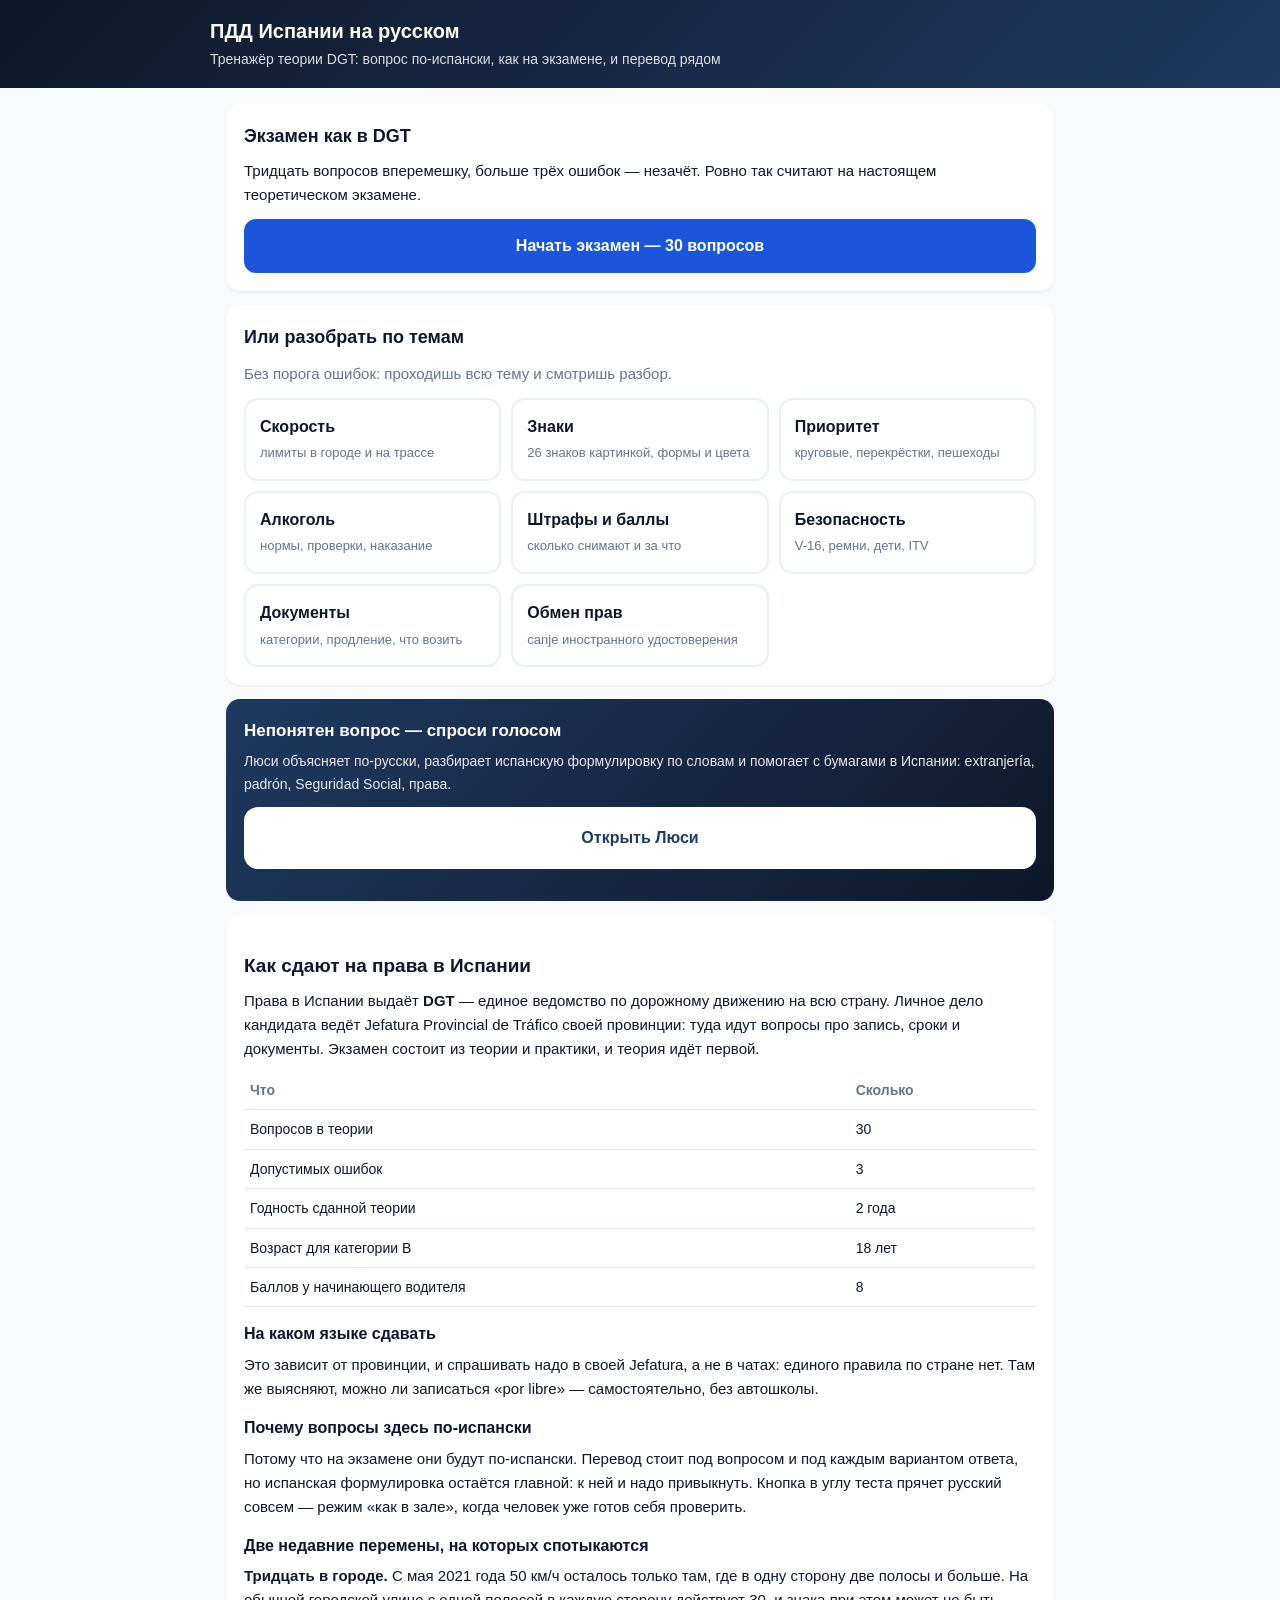
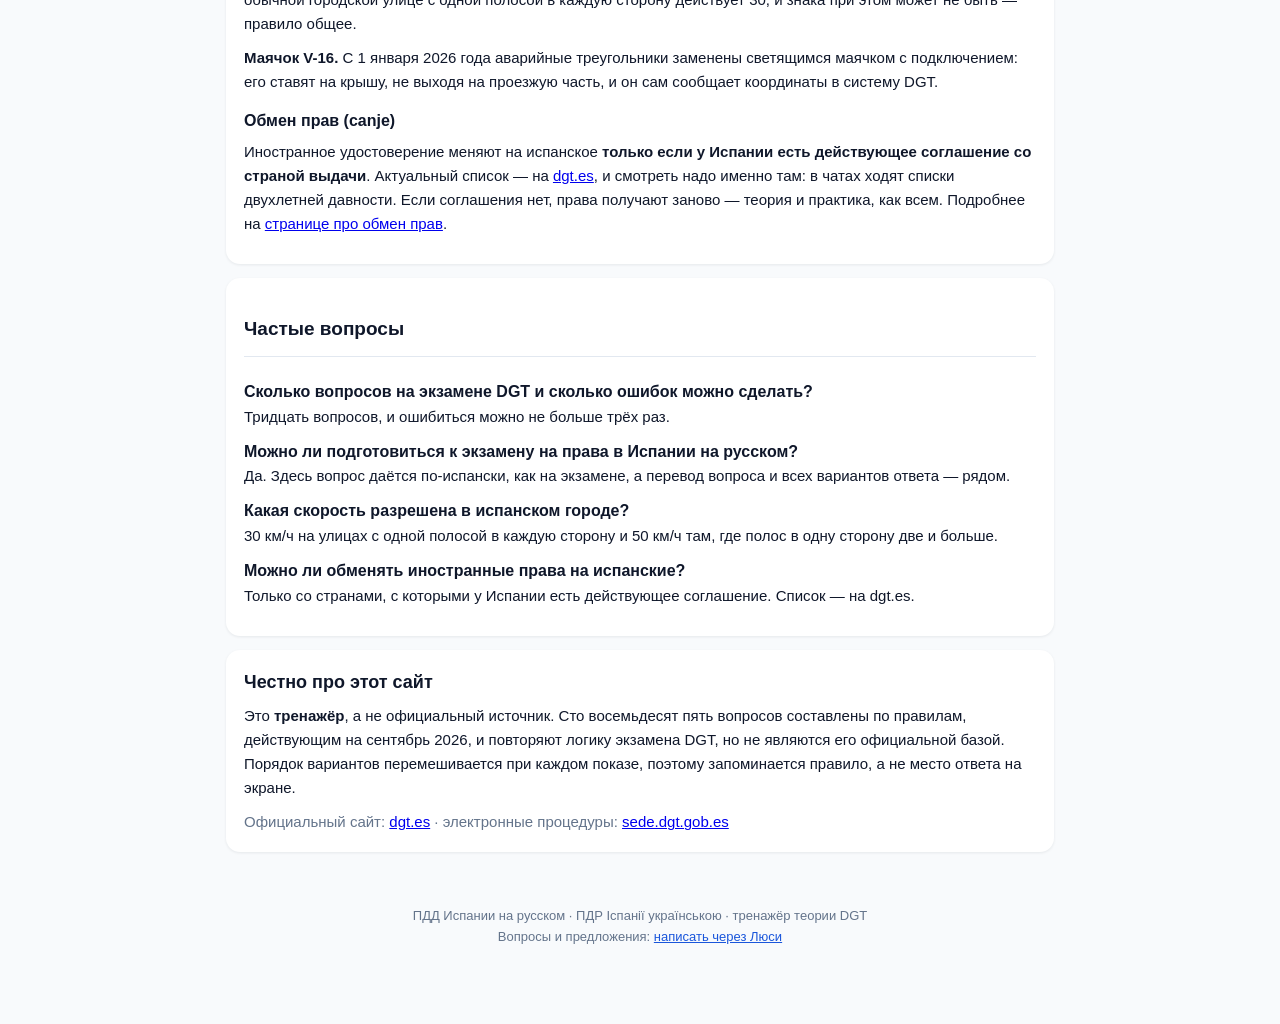
==== index.html @ 309244a5 "Знаки картинкой: 26 нарисованных знаков и вопросы к ним Тема «знаки» была самой скучной: всё словами" ====
<!DOCTYPE html>
<html lang="ru">
<head>
<meta charset="UTF-8">
<meta name="viewport" content="width=device-width, initial-scale=1.0">
<title>ПДД Испании на русском — тест DGT с переводом, знаки, правила, экзамен на права</title>
<meta name="description" content="ПДД Испании на русском языке: бесплатный тест DGT с переводом вопросов и ответов, дорожные знаки, скорость, приоритет, алкоголь, штрафы и баллы, обмен прав (canje). Подготовка к экзамену на права в Испании.">
<meta name="keywords" content="ПДД Испании, тест DGT, ПДД Испании на русском, экзамен на права в Испании, DGT test ruso, обмен прав в Испании, canje permiso, дорожные знаки Испании, ПДР Іспанії, теория на права Испания">
<meta property="og:title" content="ПДД Испании на русском — тест DGT с переводом">
<meta property="og:description" content="Бесплатный тренажёр теории DGT: вопрос по-испански, как на экзамене, и перевод на русский. 30 вопросов, 3 ошибки — как на настоящем экзамене.">
<meta property="og:type" content="website">
<meta name="theme-color" content="#0f172a">
<script async src="https://www.googletagmanager.com/gtag/js?id=G-8PW35WG9M5"></script>
<script>window.dataLayer=window.dataLayer||[];function gtag(){dataLayer.push(arguments);}gtag('js',new Date());gtag('config','G-8PW35WG9M5');</script>
<script async src="https://pagead2.googlesyndication.com/pagead/js/adsbygoogle.js?client=ca-pub-7529900678975882" crossorigin="anonymous"></script>
<link rel="canonical" href="https://braxno-dotcom.github.io/pdd-es/">
<link rel="manifest" href="manifest.json">
<link rel="apple-touch-icon" href="icono-180.png">
<link rel="icon" type="image/svg+xml" href="data:image/svg+xml,<svg xmlns='http://www.w3.org/2000/svg' viewBox='0 0 100 100'><circle cx='50' cy='50' r='48' fill='%230f172a' stroke='%231a56db' stroke-width='4'/><text x='50' y='40' text-anchor='middle' font-size='20' font-weight='bold' fill='%2360a5fa'>DGT</text><text x='50' y='62' text-anchor='middle' font-size='13' fill='white'>España</text><text x='50' y='80' text-anchor='middle' font-size='13' fill='%23f87171'>RU</text></svg>">
<link rel="stylesheet" href="estilo.css">
<script type="application/ld+json">{"@context":"https://schema.org","@type":"FAQPage","mainEntity":[{"@type":"Question","name":"Сколько вопросов на экзамене DGT в Испании?","acceptedAnswer":{"@type":"Answer","text":"Тридцать вопросов, и ошибиться можно не больше трёх раз."}},{"@type":"Question","name":"Можно ли подготовиться к экзамену на права в Испании на русском языке?","acceptedAnswer":{"@type":"Answer","text":"Да. Этот тренажёр даёт вопрос по-испански, как на экзамене, и перевод вопроса и всех вариантов ответа на русский."}},{"@type":"Question","name":"Какая скорость разрешена в испанском городе?","acceptedAnswer":{"@type":"Answer","text":"30 км/ч на улицах с одной полосой в каждую сторону и 50 км/ч там, где полос в одну сторону две и больше."}},{"@type":"Question","name":"Можно ли обменять иностранные права на испанские?","acceptedAnswer":{"@type":"Answer","text":"Только со странами, с которыми у Испании есть действующее соглашение. Список стран нужно смотреть на dgt.es."}}]}</script>
</head>
<body>

<header>
  <div class="caja">
    <h1>ПДД Испании на русском</h1>
    <p>Тренажёр теории DGT: вопрос по-испански, как на экзамене, и перевод рядом</p>
  </div>
</header>

<main>

  <div class="tarjeta">
    <h2>Экзамен как в DGT</h2>
    <p>Тридцать вопросов вперемешку, больше трёх ошибок — незачёт. Ровно так считают
    на настоящем теоретическом экзамене.</p>
    <p style="margin-top:12px"><a class="boton" href="test.html">Начать экзамен — 30 вопросов</a></p>
  </div>

  <div class="tarjeta">
    <h2>Или разобрать по темам</h2>
    <p class="nota-pie" style="margin-bottom:12px">Без порога ошибок: проходишь всю тему и смотришь разбор.</p>
    <div class="temas">
      <a class="tema" href="velocidad.html"><b>Скорость</b><span>лимиты в городе и на трассе</span></a>
      <a class="tema" href="senales.html"><b>Знаки</b><span>26 знаков картинкой, формы и цвета</span></a>
      <a class="tema" href="prioridad.html"><b>Приоритет</b><span>круговые, перекрёстки, пешеходы</span></a>
      <a class="tema" href="alcohol.html"><b>Алкоголь</b><span>нормы, проверки, наказание</span></a>
      <a class="tema" href="multas.html"><b>Штрафы и баллы</b><span>сколько снимают и за что</span></a>
      <a class="tema" href="seguridad.html"><b>Безопасность</b><span>V-16, ремни, дети, ITV</span></a>
      <a class="tema" href="documentos.html"><b>Документы</b><span>категории, продление, что возить</span></a>
      <a class="tema" href="canje.html"><b>Обмен прав</b><span>canje иностранного удостоверения</span></a>
    </div>
  </div>

  <div class="lucia">
    <h2>Непонятен вопрос — спроси голосом</h2>
    <p>Люси объясняет по-русски, разбирает испанскую формулировку по словам и помогает
    с бумагами в Испании: extranjería, padrón, Seguridad Social, права.</p>
    <a class="boton lucia" href="https://repetiteur.onrender.com/?c=es-pdd">Открыть Люси</a>
  </div>

  <div class="tarjeta articulo">
    <h2>Как сдают на права в Испании</h2>
    <p>Права в Испании выдаёт <b>DGT</b> — единое ведомство по дорожному движению на всю
    страну. Личное дело кандидата ведёт <span lang="es">Jefatura Provincial de Tráfico</span>
    своей провинции: туда идут вопросы про запись, сроки и документы. Экзамен состоит
    из теории и практики, и теория идёт первой.</p>
    <table>
      <tr><th>Что</th><th>Сколько</th></tr>
      <tr><td>Вопросов в теории</td><td>30</td></tr>
      <tr><td>Допустимых ошибок</td><td>3</td></tr>
      <tr><td>Годность сданной теории</td><td>2 года</td></tr>
      <tr><td>Возраст для категории B</td><td>18 лет</td></tr>
      <tr><td>Баллов у начинающего водителя</td><td>8</td></tr>
    </table>

    <h3>На каком языке сдавать</h3>
    <p>Это зависит от провинции, и спрашивать надо в своей
    <span lang="es">Jefatura</span>, а не в чатах: единого правила по стране нет. Там же
    выясняют, можно ли записаться <span lang="es">«por libre»</span> — самостоятельно,
    без автошколы.</p>

    <h3>Почему вопросы здесь по-испански</h3>
    <p>Потому что на экзамене они будут по-испански. Перевод стоит под вопросом и под каждым
    вариантом ответа, но испанская формулировка остаётся главной: к ней и надо привыкнуть.
    Кнопка в углу теста прячет русский совсем — режим «как в зале», когда человек уже готов
    себя проверить.</p>

    <h3>Две недавние перемены, на которых спотыкаются</h3>
    <p><b>Тридцать в городе.</b> С мая 2021 года 50 км/ч осталось только там, где в одну
    сторону две полосы и больше. На обычной городской улице с одной полосой в каждую
    сторону действует 30, и знака при этом может не быть — правило общее.</p>
    <p><b>Маячок V-16.</b> С 1 января 2026 года аварийные треугольники заменены светящимся
    маячком с подключением: его ставят на крышу, не выходя на проезжую часть, и он сам
    сообщает координаты в систему DGT.</p>

    <h3>Обмен прав (canje)</h3>
    <p>Иностранное удостоверение меняют на испанское <b>только если у Испании есть
    действующее соглашение со страной выдачи</b>. Актуальный список — на
    <a href="https://www.dgt.es" rel="nofollow">dgt.es</a>, и смотреть надо именно там:
    в чатах ходят списки двухлетней давности. Если соглашения нет, права получают заново —
    теория и практика, как всем. Подробнее на <a href="canje.html">странице про обмен прав</a>.</p>
  </div>

  <div class="tarjeta articulo">
    <h2>Частые вопросы</h2>
    <div class="faq">
      <b>Сколько вопросов на экзамене DGT и сколько ошибок можно сделать?</b>
      <p>Тридцать вопросов, и ошибиться можно не больше трёх раз.</p>
      <b>Можно ли подготовиться к экзамену на права в Испании на русском?</b>
      <p>Да. Здесь вопрос даётся по-испански, как на экзамене, а перевод вопроса и всех
      вариантов ответа — рядом.</p>
      <b>Какая скорость разрешена в испанском городе?</b>
      <p>30 км/ч на улицах с одной полосой в каждую сторону и 50 км/ч там, где полос
      в одну сторону две и больше.</p>
      <b>Можно ли обменять иностранные права на испанские?</b>
      <p>Только со странами, с которыми у Испании есть действующее соглашение. Список —
      на dgt.es.</p>
    </div>
  </div>

  <div class="tarjeta">
    <h2>Честно про этот сайт</h2>
    <p>Это <b>тренажёр</b>, а не официальный источник. Сто восемьдесят пять вопросов составлены
    по правилам, действующим на сентябрь 2026, и повторяют логику экзамена DGT, но
    не являются его официальной базой. Порядок вариантов перемешивается при каждом показе,
    поэтому запоминается правило, а не место ответа на экране.</p>
    <p class="nota-pie">Официальный сайт: <a href="https://www.dgt.es" rel="nofollow">dgt.es</a> ·
    электронные процедуры: <a href="https://sede.dgt.gob.es" rel="nofollow">sede.dgt.gob.es</a></p>
  </div>

</main>

<footer>
  ПДД Испании на русском · ПДР Іспанії українською · тренажёр теории DGT<br>
  Вопросы и предложения: <a href="https://repetiteur.onrender.com/?c=es-pdd">написать через Люси</a>
</footer>

</body>
</html>
---- estilo.css ----
/* Общий стиль сайта ПДД Испании. Тёмно-синий как у французского сайта —
   это один продукт, только другая страна. Мобильный вид главный: почти все
   заходят с телефона, поэтому карточки, а не таблицы. */
* { margin: 0; padding: 0; box-sizing: border-box; }

:root {
  --azul: #1a56db;
  --azul-osc: #1e3a5f;
  --azul-claro: #e8f0fe;
  --rojo: #dc2626;
  --verde: #16a34a;
  --naranja: #ea580c;
  --oscuro: #0f172a;
  --gris: #64748b;
  --claro: #f8fafc;
}

body {
  font-family: -apple-system, BlinkMacSystemFont, "Segoe UI", Roboto, sans-serif;
  background: var(--claro);
  color: var(--oscuro);
  line-height: 1.6;
  -webkit-text-size-adjust: 100%;
}

header {
  background: linear-gradient(135deg, var(--oscuro), var(--azul-osc));
  color: #fff;
  padding: 18px 16px;
}
header .caja { max-width: 860px; margin: 0 auto; }
header h1 { font-size: 20px; line-height: 1.3; }
header p { font-size: 14px; opacity: .85; margin-top: 4px; }
header a.inicio { color: #93c5fd; text-decoration: none; font-size: 14px; }

main { max-width: 860px; margin: 0 auto; padding: 16px; }

.tarjeta {
  background: #fff;
  border-radius: 14px;
  padding: 18px;
  margin-bottom: 14px;
  box-shadow: 0 1px 3px rgba(15, 23, 42, .08);
}
.tarjeta h2 { font-size: 18px; margin-bottom: 8px; }
.tarjeta h3 { font-size: 16px; margin: 14px 0 6px; }
.tarjeta p, .tarjeta li { font-size: 15px; }
.tarjeta ul { padding-left: 20px; margin: 8px 0; }

.temas { display: grid; grid-template-columns: repeat(auto-fit, minmax(200px, 1fr)); gap: 10px; }
.tema {
  display: block;
  background: #fff;
  border: 2px solid var(--azul-claro);
  border-radius: 14px;
  padding: 14px;
  text-decoration: none;
  color: var(--oscuro);
}
.tema:active { border-color: var(--azul); }
.tema b { display: block; font-size: 16px; }
.tema span { font-size: 13px; color: var(--gris); }

.boton {
  display: inline-block;
  background: var(--azul);
  color: #fff;
  border: none;
  border-radius: 12px;
  padding: 14px 22px;
  font-size: 16px;
  font-weight: 600;
  text-decoration: none;
  cursor: pointer;
  width: 100%;
  text-align: center;
}
.boton.secundario { background: #fff; color: var(--azul); border: 2px solid var(--azul); }
.boton + .boton { margin-top: 10px; }

/* --- тест --- */
.barra { height: 8px; background: var(--azul-claro); border-radius: 4px; overflow: hidden; margin-bottom: 14px; }
.barra div { height: 100%; background: var(--azul); width: 0; transition: width .25s; }

.marcador { display: flex; justify-content: space-between; font-size: 14px; color: var(--gris); margin-bottom: 10px; }
.marcador b { color: var(--oscuro); }

.pregunta-es { font-size: 18px; font-weight: 600; margin-bottom: 4px; }
.pregunta-ru { font-size: 15px; color: var(--gris); margin-bottom: 14px; }

.opcion {
  display: block;
  width: 100%;
  text-align: left;
  background: #fff;
  border: 2px solid #e2e8f0;
  border-radius: 12px;
  padding: 14px;
  margin-bottom: 10px;
  font-size: 16px;
  cursor: pointer;
  font-family: inherit;
  color: var(--oscuro);
}
.opcion:disabled { cursor: default; }
.opcion.bien { border-color: var(--verde); background: #f0fdf4; }
.opcion.mal { border-color: var(--rojo); background: #fef2f2; }

.aviso { font-size: 14px; padding: 12px; border-radius: 10px; margin-bottom: 12px; }
.aviso.bien { background: #f0fdf4; color: #166534; }
.aviso.mal { background: #fef2f2; color: #991b1b; }

.resultado { text-align: center; }
.resultado .nota { font-size: 44px; font-weight: 700; margin: 8px 0; }
.resultado .aprobado { color: var(--verde); }
.resultado .suspenso { color: var(--rojo); }

.fallo { border-left: 4px solid var(--rojo); padding: 10px 12px; margin-bottom: 10px; background: #fff; border-radius: 0 10px 10px 0; text-align: left; }
.fallo .es { font-weight: 600; font-size: 15px; }
.fallo .ru { font-size: 14px; color: var(--gris); }
.fallo .ok { font-size: 14px; color: var(--verde); margin-top: 4px; }

.lucia {
  background: linear-gradient(135deg, #1e3a5f, #0f172a);
  color: #fff;
  border-radius: 14px;
  padding: 18px;
  margin-bottom: 14px;
}
.lucia h2 { font-size: 17px; margin-bottom: 6px; }
.lucia p { font-size: 14px; opacity: .9; margin-bottom: 12px; }
.lucia a { background: #fff; color: var(--azul-osc); }

footer { text-align: center; padding: 24px 16px; color: var(--gris); font-size: 13px; }
footer a { color: var(--azul); }

.nota-pie { font-size: 13px; color: var(--gris); margin-top: 10px; }

/* --- перевод вариантов и кнопка-переключатель --- */
/* ⚠️ Перевод по умолчанию виден: сайт для тех, кто испанского ещё не знает.
   Класс sin-ru на body прячет русский — режим «как в зале экзамена». */
.opcion .es { display: block; }
.opcion .ru { display: block; font-size: 14px; color: var(--gris); margin-top: 2px; }
body.sin-ru .opcion .ru,
body.sin-ru .pregunta-ru { display: none; }

.traducir {
  position: fixed;
  right: 12px;
  bottom: 12px;
  z-index: 50;
  background: var(--oscuro);
  color: #fff;
  border: none;
  border-radius: 999px;
  padding: 12px 18px;
  font-size: 14px;
  font-weight: 600;
  font-family: inherit;
  box-shadow: 0 4px 14px rgba(15, 23, 42, .3);
  cursor: pointer;
}
body.sin-ru .traducir { background: var(--azul); }

.fallo .por { font-size: 14px; color: var(--oscuro); margin-top: 6px; }
.aviso b { font-weight: 700; }

/* Хвост страницы не должен прятаться под плавающей кнопкой. */
footer { padding-bottom: 76px; }

/* --- длинные текстовые блоки для поиска --- */
.articulo h2 { font-size: 19px; margin: 18px 0 8px; }
.articulo h3 { font-size: 16px; margin: 14px 0 6px; }
.articulo p { margin-bottom: 10px; }
.articulo table { width: 100%; border-collapse: collapse; margin: 10px 0; font-size: 14px; }
.articulo td, .articulo th { border-bottom: 1px solid #e2e8f0; padding: 8px 6px; text-align: left; }
.articulo th { color: var(--gris); font-weight: 600; }
.faq { border-top: 1px solid #e2e8f0; padding-top: 12px; margin-top: 12px; }
.faq b { display: block; margin-top: 10px; }

/* --- знак над вопросом --- */
/* Знак — главное в вопросе, поэтому он крупный и по центру. На телефоне
   120 пикселей читаются так же, как настоящий знак на подъезде: по форме и цвету. */
.senal { text-align: center; margin: 0 0 14px; }
.senal svg { width: 120px; height: 120px; }
.senal-min { float: left; margin: 0 10px 6px 0; }
.senal-min svg { width: 52px; height: 52px; }
.fallo { overflow: hidden; }
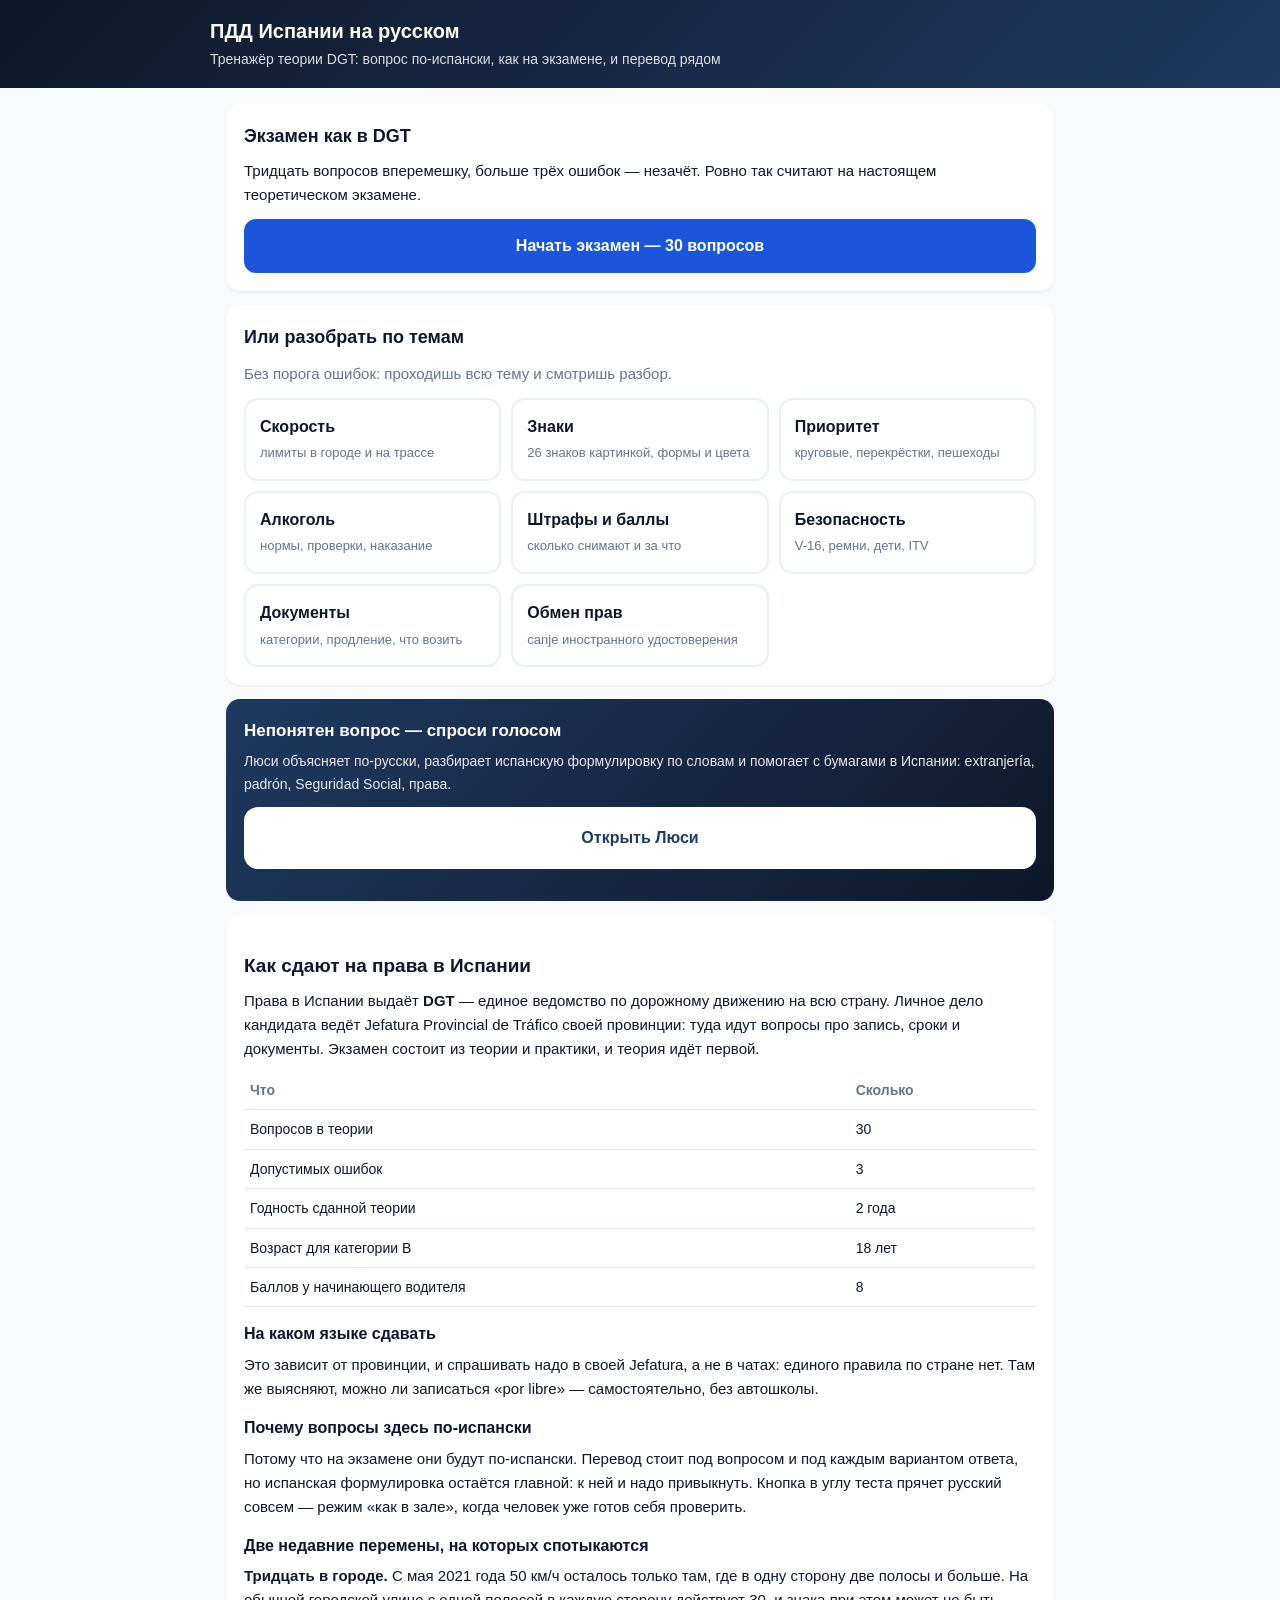
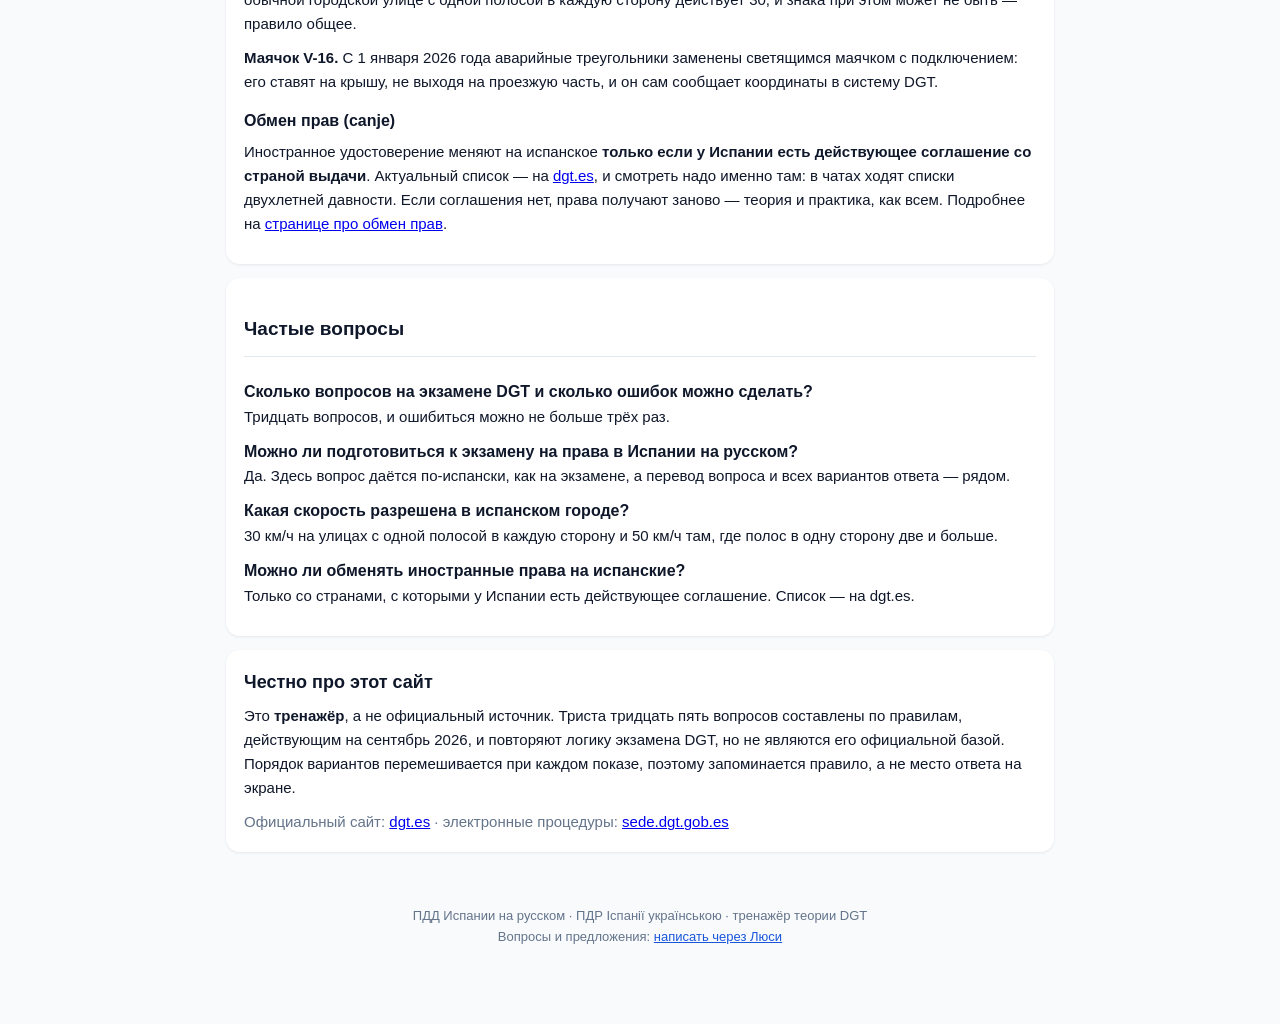
==== commit 23f36f39: "Банк собирается из таблиц правил: 197 → 335 вопросов Дорога к тысяче. Писать восемьсот вопросов подр" ====
--- a/index.html
+++ b/index.html
@@ -3,6 +3,9 @@
 <head>
 <meta charset="UTF-8">
 <meta name="viewport" content="width=device-width, initial-scale=1.0">
+<meta http-equiv="Cache-Control" content="no-cache, no-store, must-revalidate">
+<meta http-equiv="Pragma" content="no-cache">
+<meta http-equiv="Expires" content="0">
 <title>ПДД Испании на русском — тест DGT с переводом, знаки, правила, экзамен на права</title>
 <meta name="description" content="ПДД Испании на русском языке: бесплатный тест DGT с переводом вопросов и ответов, дорожные знаки, скорость, приоритет, алкоголь, штрафы и баллы, обмен прав (canje). Подготовка к экзамену на права в Испании.">
 <meta name="keywords" content="ПДД Испании, тест DGT, ПДД Испании на русском, экзамен на права в Испании, DGT test ruso, обмен прав в Испании, canje permiso, дорожные знаки Испании, ПДР Іспанії, теория на права Испания">
@@ -17,7 +20,7 @@
 <link rel="manifest" href="manifest.json">
 <link rel="apple-touch-icon" href="icono-180.png">
 <link rel="icon" type="image/svg+xml" href="data:image/svg+xml,<svg xmlns='http://www.w3.org/2000/svg' viewBox='0 0 100 100'><circle cx='50' cy='50' r='48' fill='%230f172a' stroke='%231a56db' stroke-width='4'/><text x='50' y='40' text-anchor='middle' font-size='20' font-weight='bold' fill='%2360a5fa'>DGT</text><text x='50' y='62' text-anchor='middle' font-size='13' fill='white'>España</text><text x='50' y='80' text-anchor='middle' font-size='13' fill='%23f87171'>RU</text></svg>">
-<link rel="stylesheet" href="estilo.css">
+<link rel="stylesheet" href="estilo.css?v=20260916c">
 <script type="application/ld+json">{"@context":"https://schema.org","@type":"FAQPage","mainEntity":[{"@type":"Question","name":"Сколько вопросов на экзамене DGT в Испании?","acceptedAnswer":{"@type":"Answer","text":"Тридцать вопросов, и ошибиться можно не больше трёх раз."}},{"@type":"Question","name":"Можно ли подготовиться к экзамену на права в Испании на русском языке?","acceptedAnswer":{"@type":"Answer","text":"Да. Этот тренажёр даёт вопрос по-испански, как на экзамене, и перевод вопроса и всех вариантов ответа на русский."}},{"@type":"Question","name":"Какая скорость разрешена в испанском городе?","acceptedAnswer":{"@type":"Answer","text":"30 км/ч на улицах с одной полосой в каждую сторону и 50 км/ч там, где полос в одну сторону две и больше."}},{"@type":"Question","name":"Можно ли обменять иностранные права на испанские?","acceptedAnswer":{"@type":"Answer","text":"Только со странами, с которыми у Испании есть действующее соглашение. Список стран нужно смотреть на dgt.es."}}]}</script>
 </head>
 <body>
@@ -122,7 +125,7 @@
 
   <div class="tarjeta">
     <h2>Честно про этот сайт</h2>
-    <p>Это <b>тренажёр</b>, а не официальный источник. Сто восемьдесят пять вопросов составлены
+    <p>Это <b>тренажёр</b>, а не официальный источник. Триста тридцать пять вопросов составлены
     по правилам, действующим на сентябрь 2026, и повторяют логику экзамена DGT, но
     не являются его официальной базой. Порядок вариантов перемешивается при каждом показе,
     поэтому запоминается правило, а не место ответа на экране.</p>
--- a/estilo.css
+++ b/estilo.css
@@ -186,3 +186,22 @@
 .senal-min { float: left; margin: 0 10px 6px 0; }
 .senal-min svg { width: 52px; height: 52px; }
 .fallo { overflow: hidden; }
+
+/* --- вариант ответа: буква слева, перевод в скобках рядом (как у французского сайта) --- */
+.opcion { display: flex; align-items: flex-start; gap: 10px; }
+.opcion .letra {
+  flex: 0 0 26px;
+  height: 26px;
+  border-radius: 50%;
+  background: var(--azul-claro);
+  color: var(--azul);
+  font-weight: 700;
+  font-size: 14px;
+  line-height: 26px;
+  text-align: center;
+}
+.opcion .texto { flex: 1; }
+.opcion .es { display: inline; }
+.opcion .ru { display: inline; font-size: 14px; color: var(--gris); margin-top: 0; }
+.opcion.bien .letra { background: #dcfce7; color: var(--verde); }
+.opcion.mal .letra { background: #fee2e2; color: var(--rojo); }
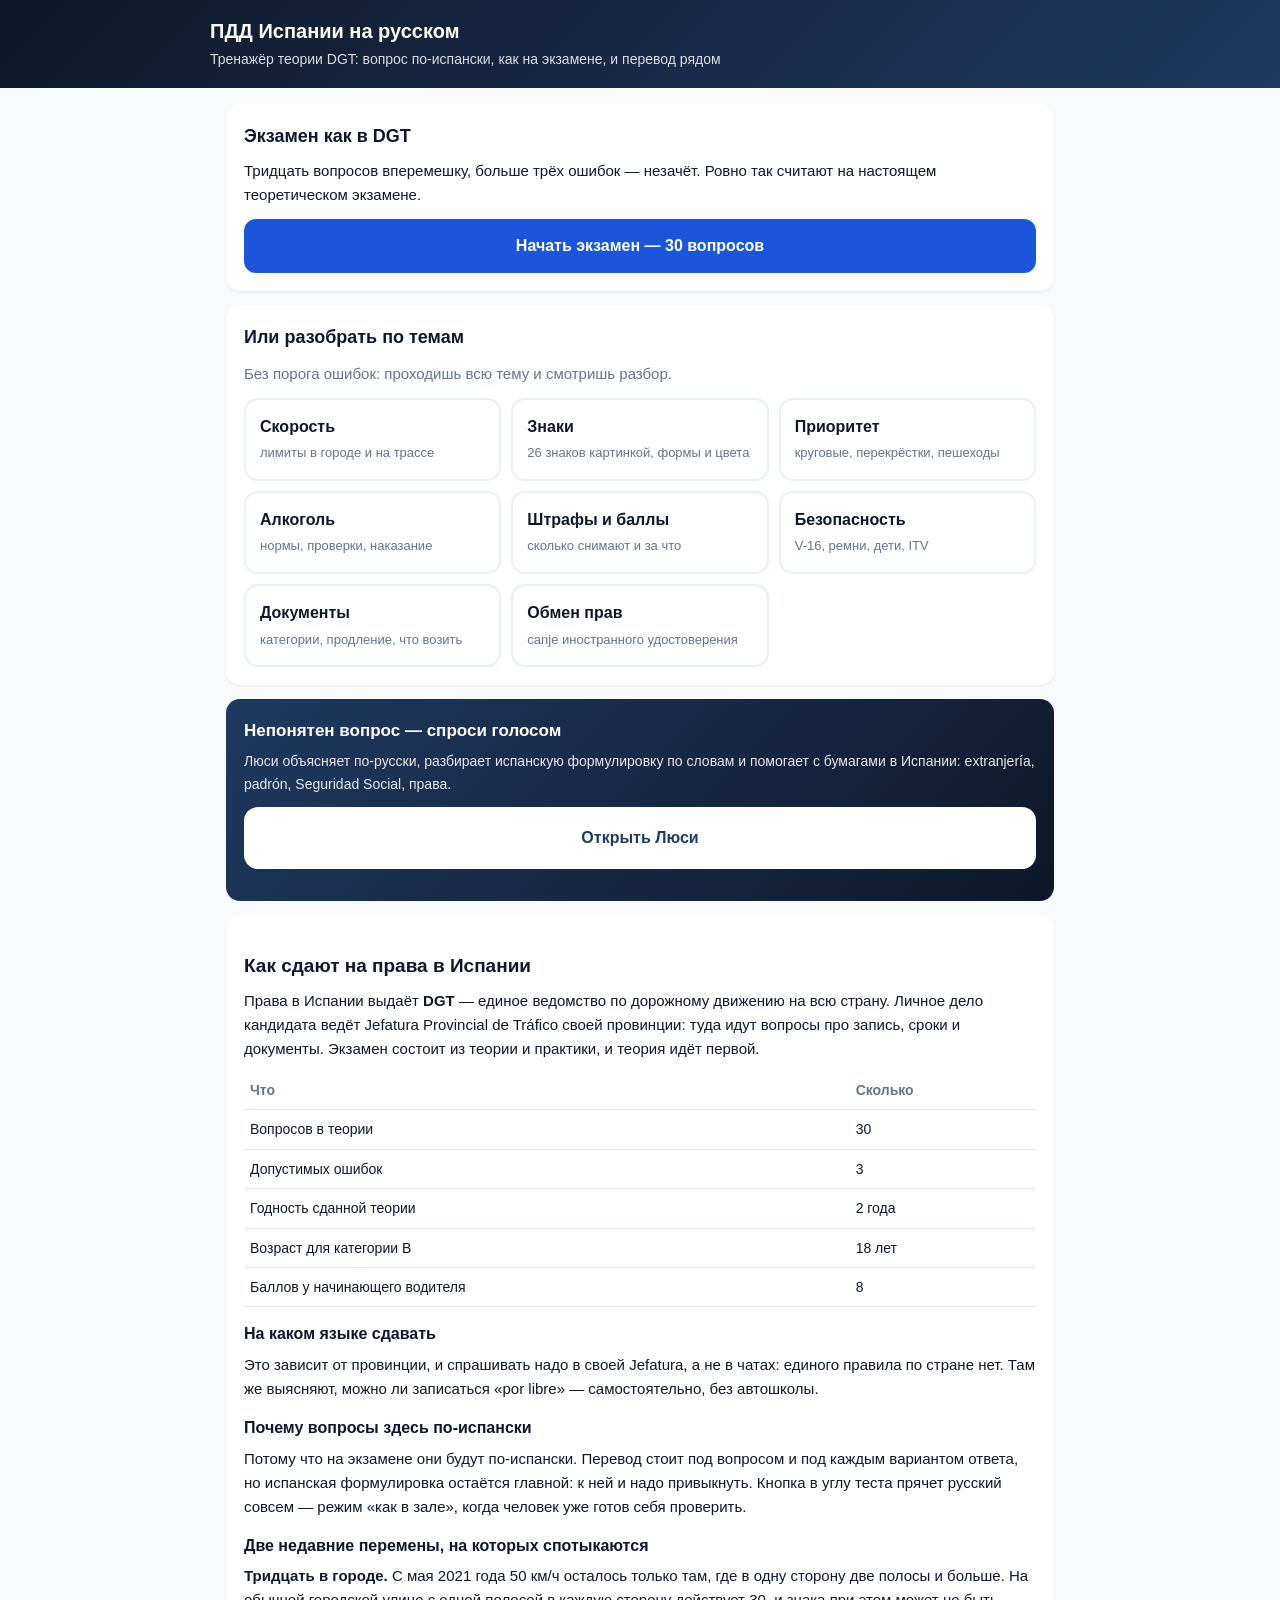
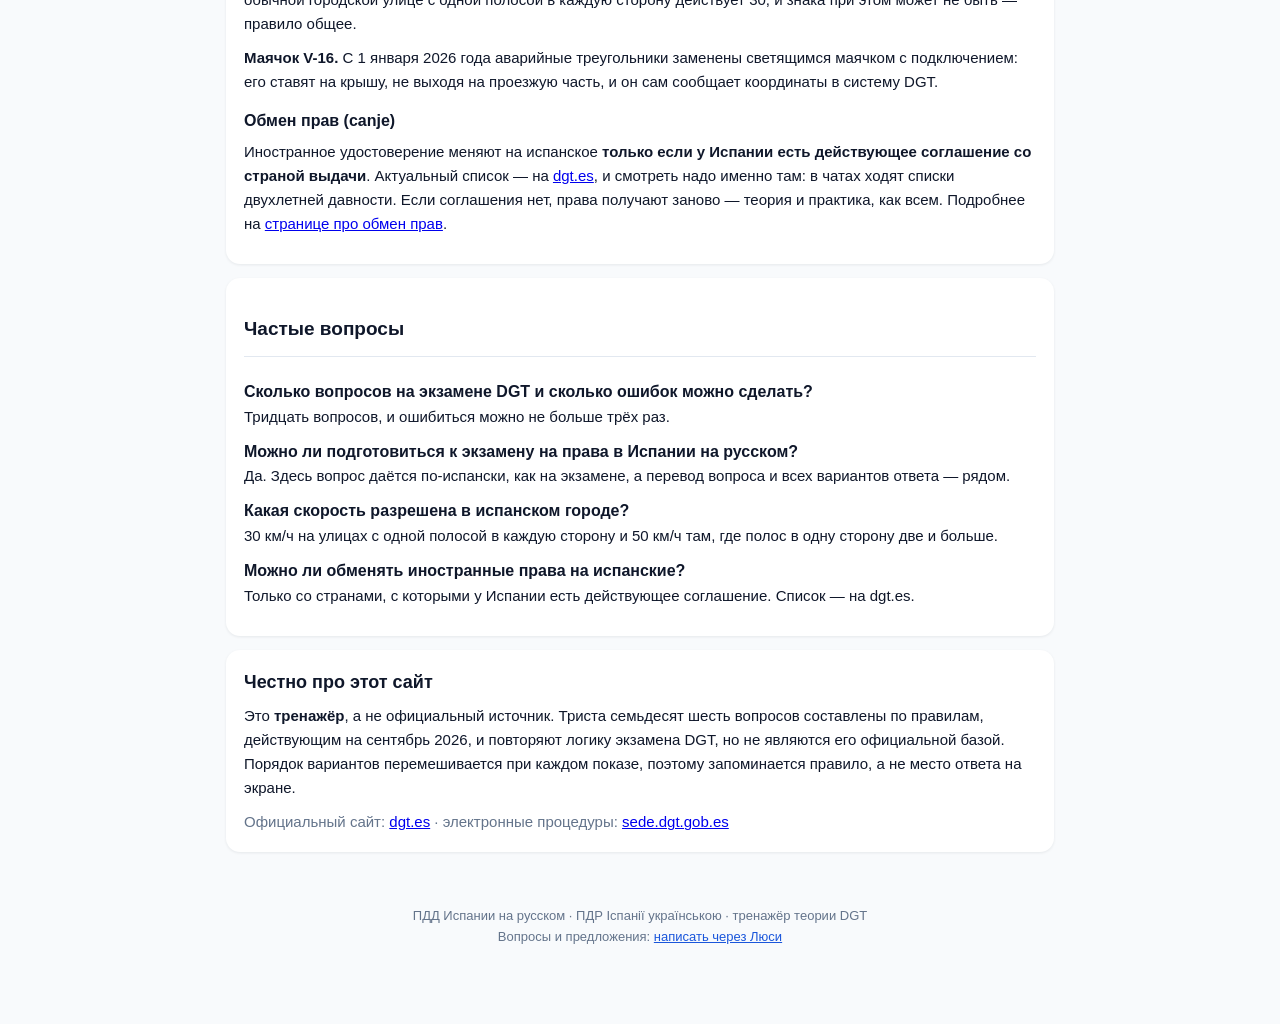
==== commit 6396e8dd: "Ещё шесть таблиц правил: банк 335 → 376 Продолжение дороги к тысяче. Новые таблицы: - реакция и путь" ====
--- a/index.html
+++ b/index.html
@@ -125,7 +125,7 @@
 
   <div class="tarjeta">
     <h2>Честно про этот сайт</h2>
-    <p>Это <b>тренажёр</b>, а не официальный источник. Триста тридцать пять вопросов составлены
+    <p>Это <b>тренажёр</b>, а не официальный источник. Триста семьдесят шесть вопросов составлены
     по правилам, действующим на сентябрь 2026, и повторяют логику экзамена DGT, но
     не являются его официальной базой. Порядок вариантов перемешивается при каждом показе,
     поэтому запоминается правило, а не место ответа на экране.</p>
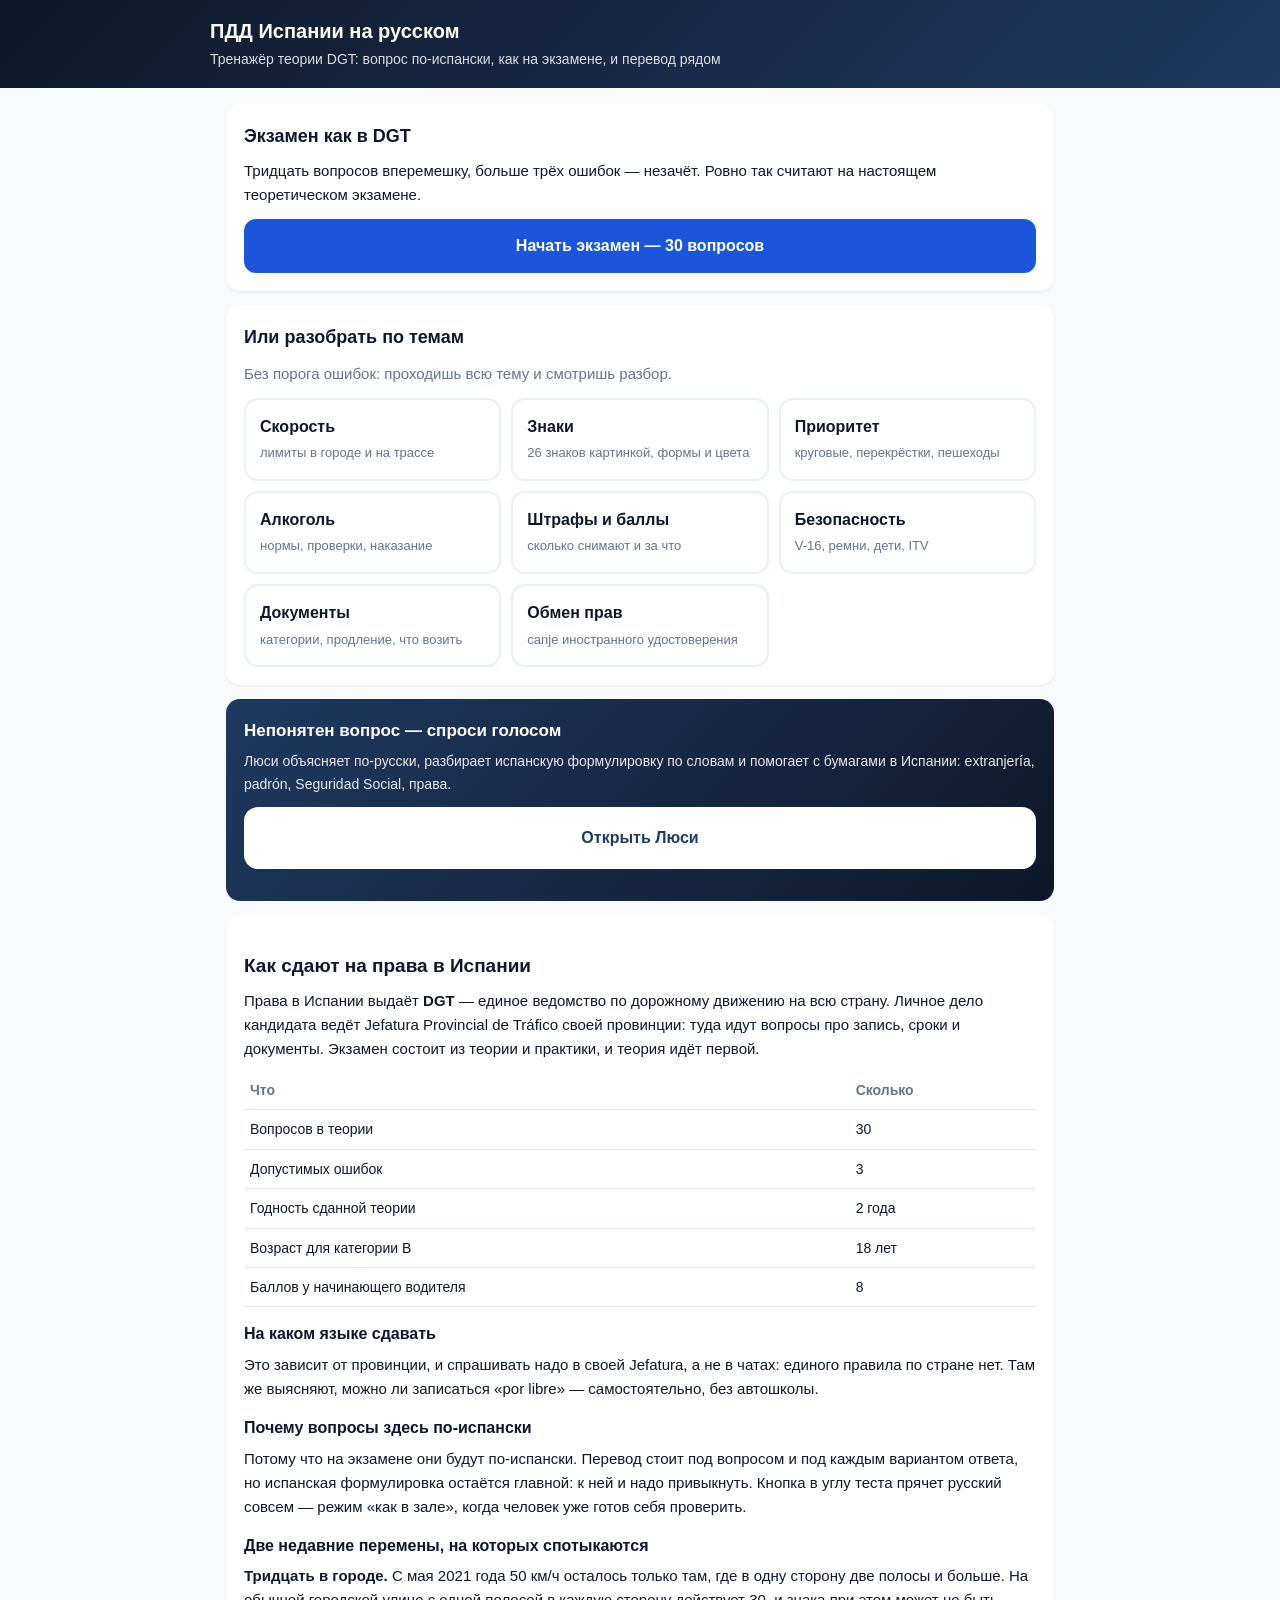
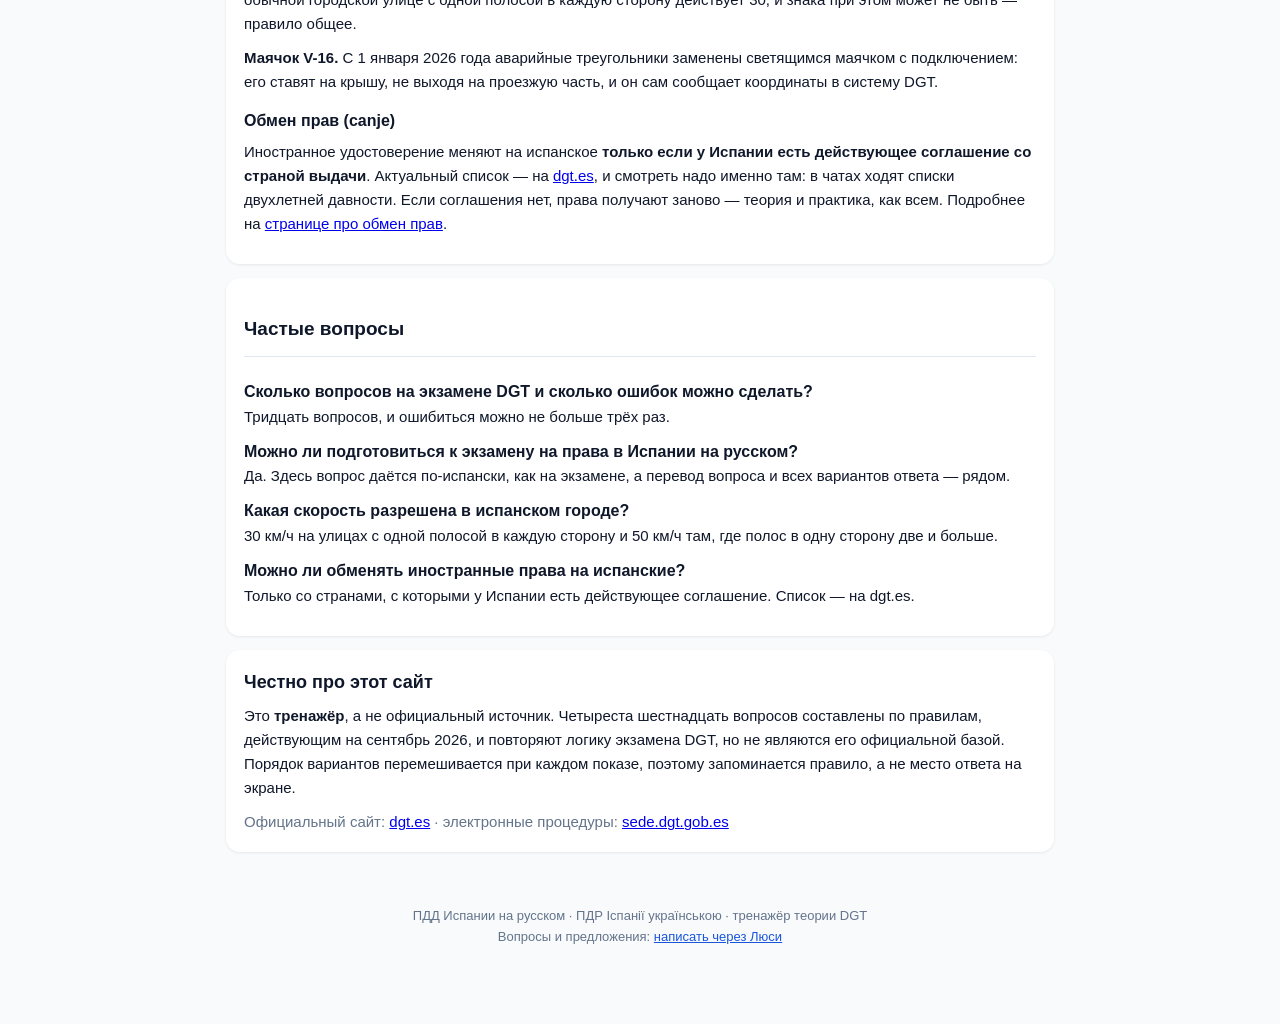
==== commit aac8c326: "Вторая волна таблиц: банк 376 → 416 Добавлено: - приоритет, двенадцать ситуаций по две формулировки:" ====
--- a/index.html
+++ b/index.html
@@ -125,7 +125,7 @@
 
   <div class="tarjeta">
     <h2>Честно про этот сайт</h2>
-    <p>Это <b>тренажёр</b>, а не официальный источник. Триста семьдесят шесть вопросов составлены
+    <p>Это <b>тренажёр</b>, а не официальный источник. Четыреста шестнадцать вопросов составлены
     по правилам, действующим на сентябрь 2026, и повторяют логику экзамена DGT, но
     не являются его официальной базой. Порядок вариантов перемешивается при каждом показе,
     поэтому запоминается правило, а не место ответа на экране.</p>
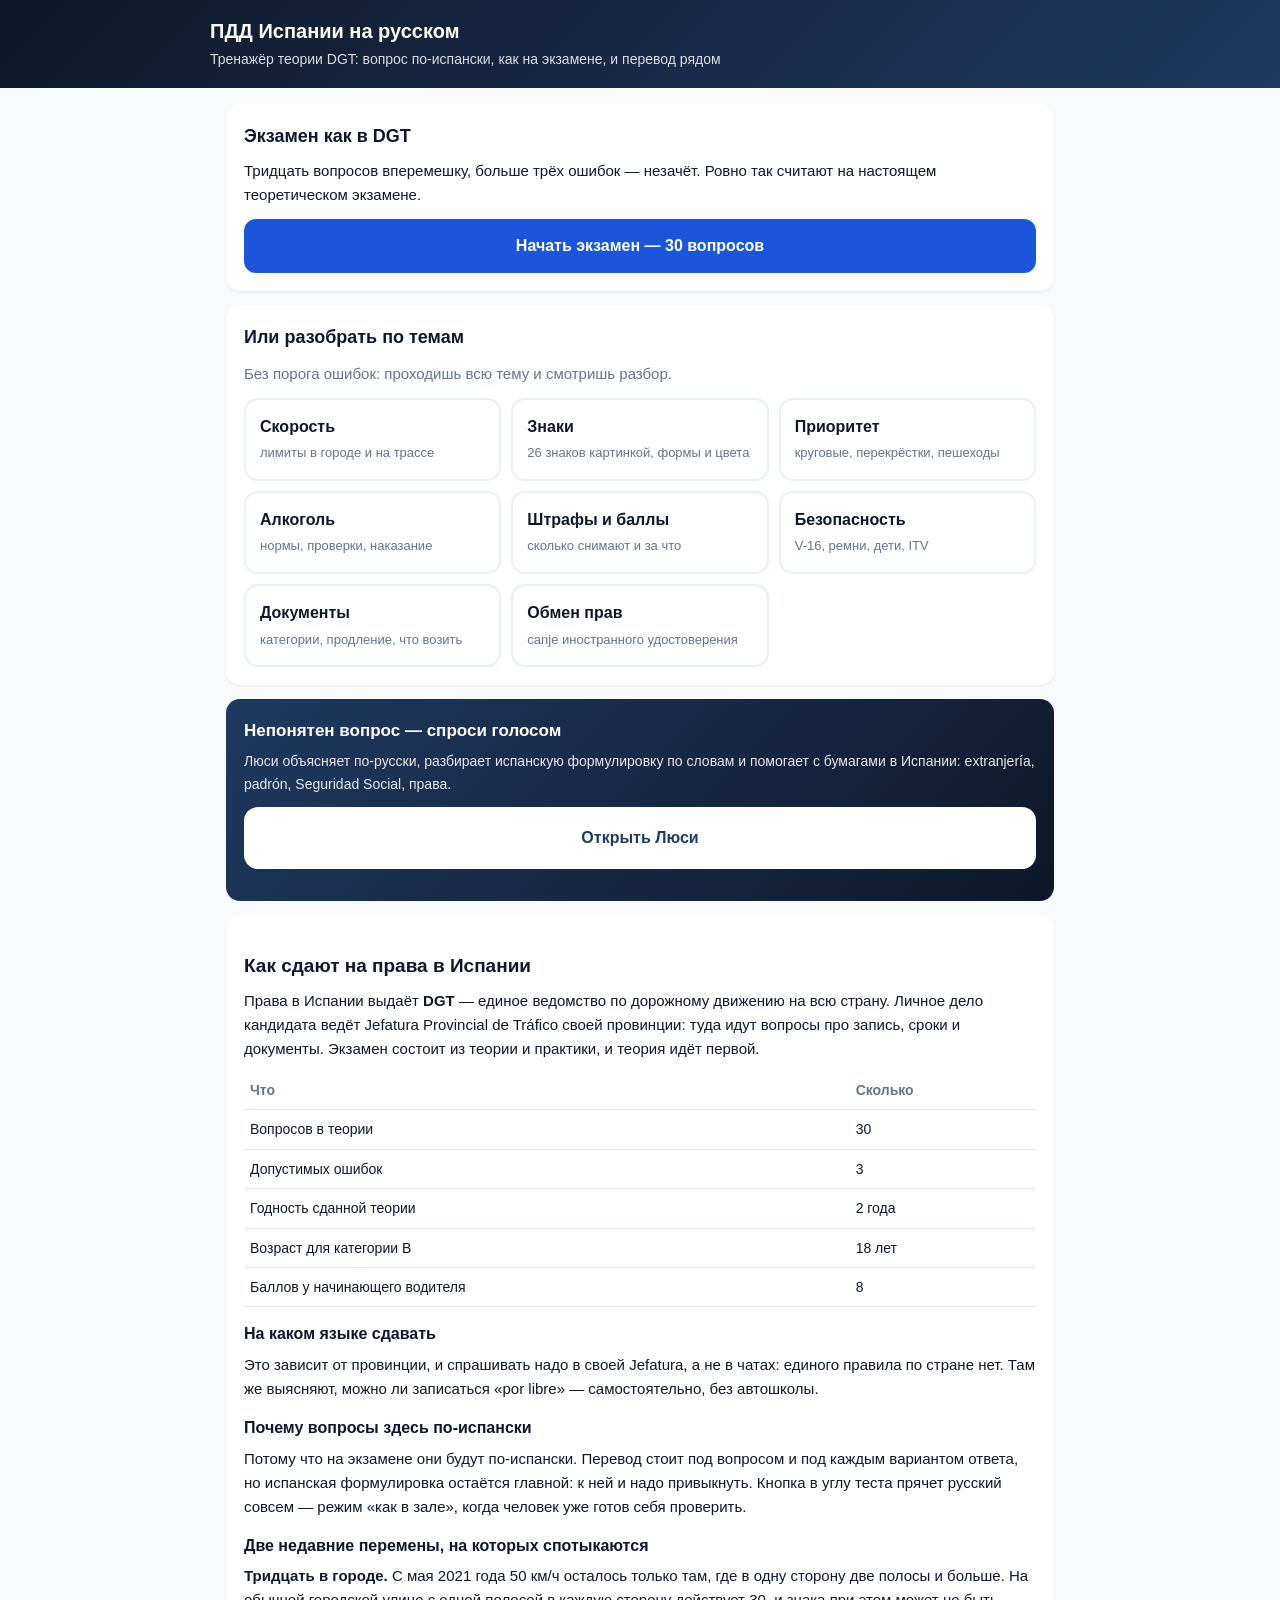
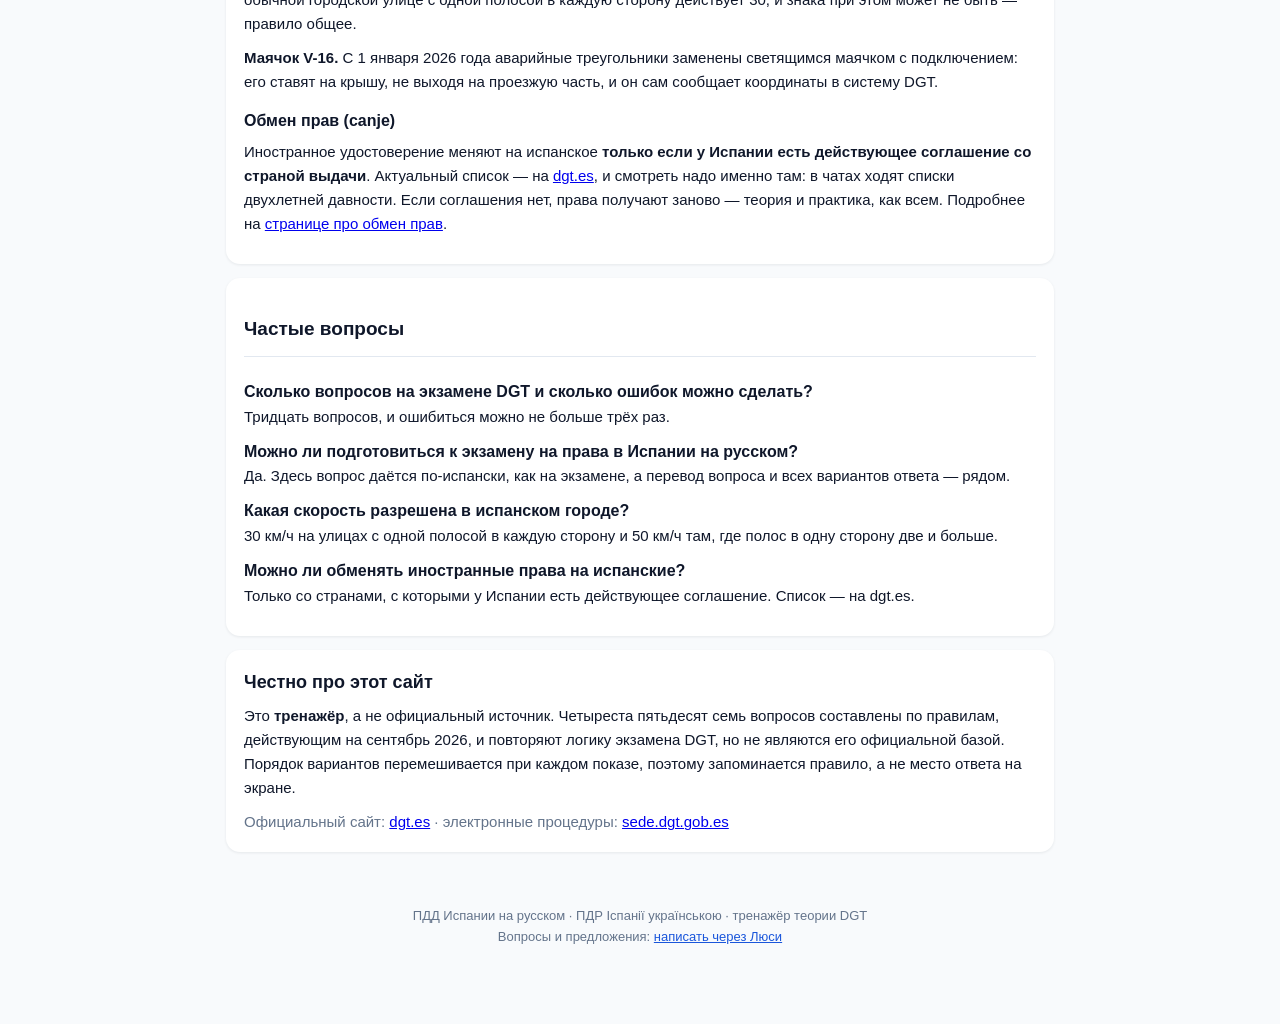
==== commit 4903e64d: "Третья волна таблиц: банк 416 → 457 Добавлено: - где нельзя стоять: зебра, велодорожка, тротуар, ост" ====
--- a/index.html
+++ b/index.html
@@ -125,7 +125,7 @@
 
   <div class="tarjeta">
     <h2>Честно про этот сайт</h2>
-    <p>Это <b>тренажёр</b>, а не официальный источник. Четыреста шестнадцать вопросов составлены
+    <p>Это <b>тренажёр</b>, а не официальный источник. Четыреста пятьдесят семь вопросов составлены
     по правилам, действующим на сентябрь 2026, и повторяют логику экзамена DGT, но
     не являются его официальной базой. Порядок вариантов перемешивается при каждом показе,
     поэтому запоминается правило, а не место ответа на экране.</p>
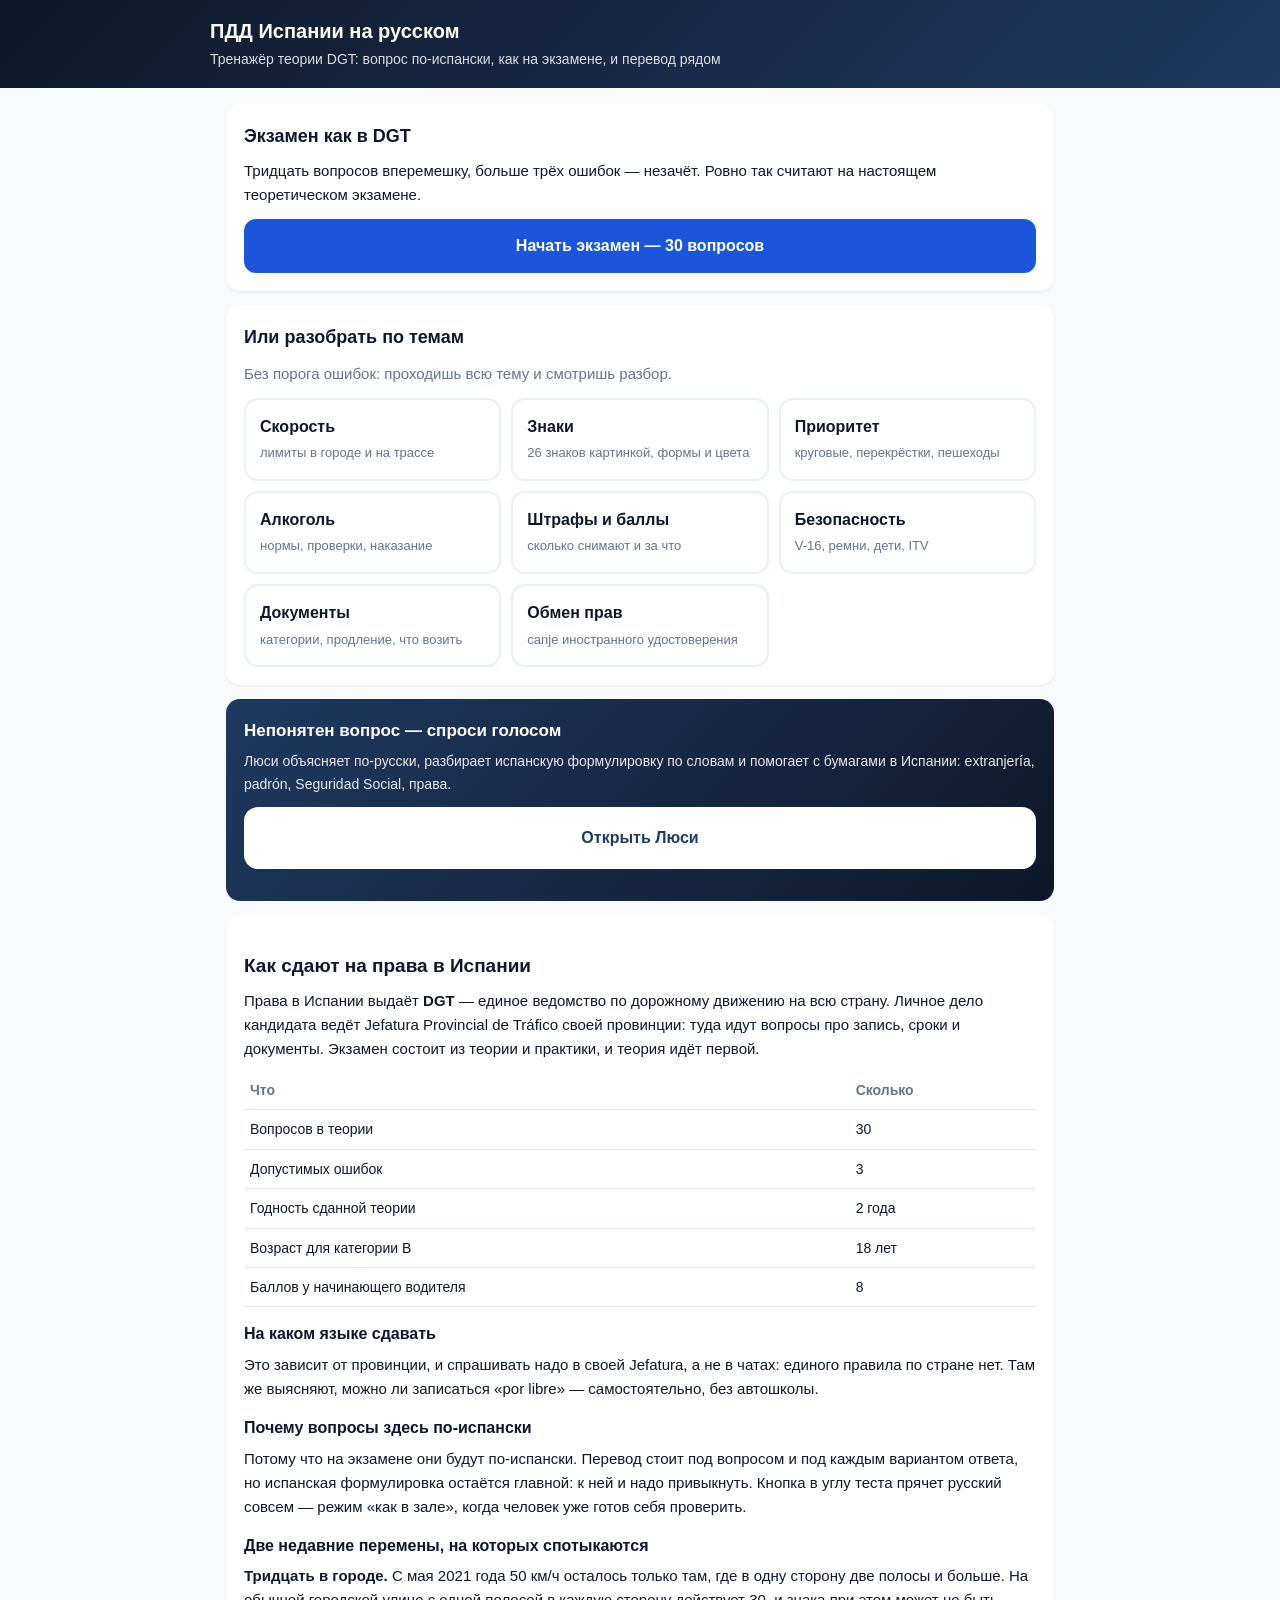
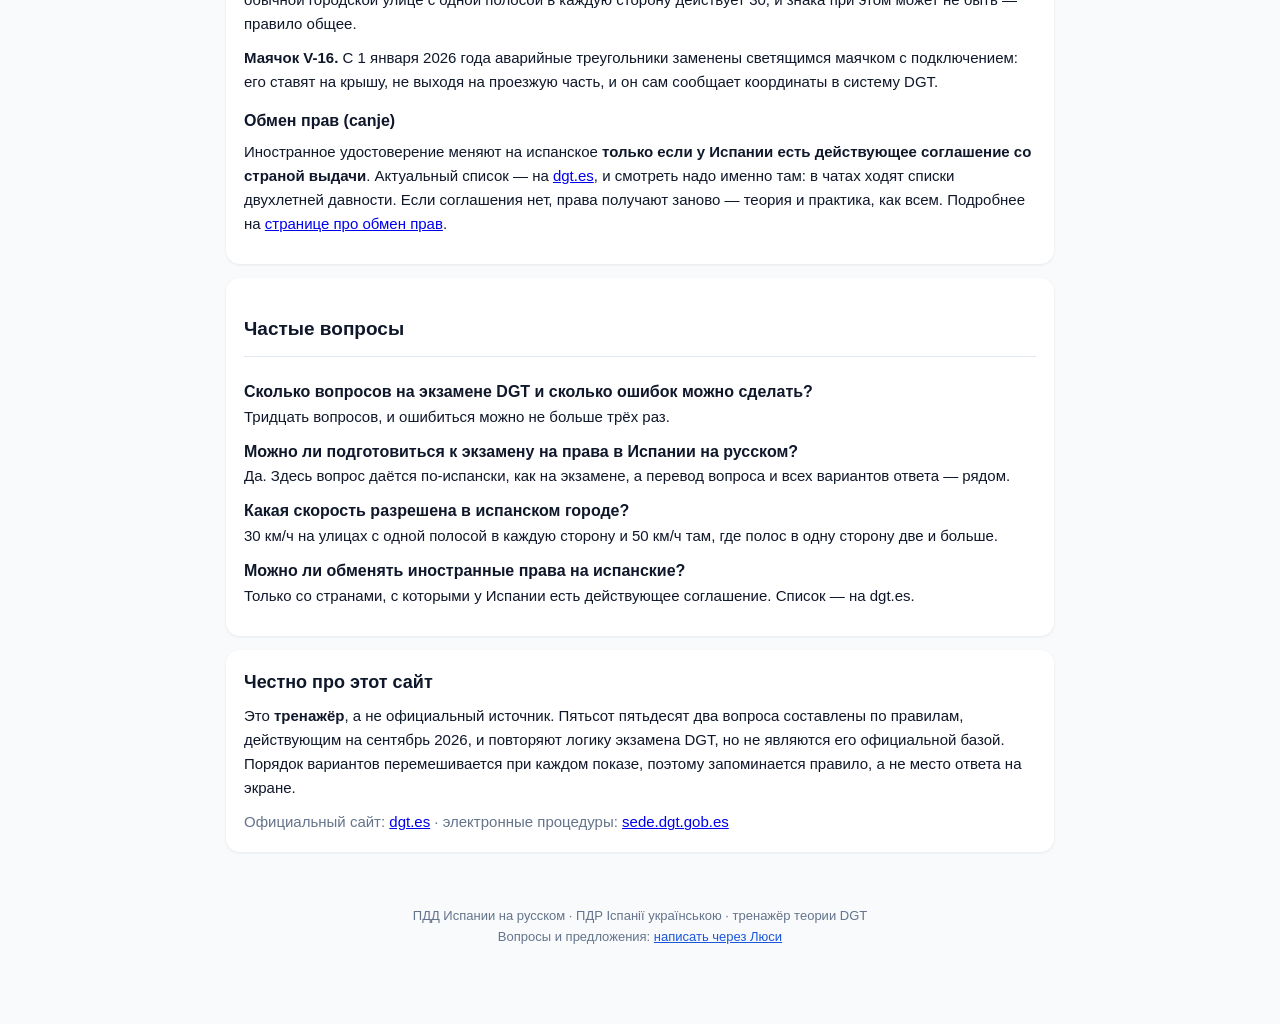
==== commit d28ae827: "Четвёртая волна: банк 457 → 552 Новые таблицы: мотоциклы (шлем, езда между рядами, свет днём, пассаж" ====
--- a/index.html
+++ b/index.html
@@ -125,7 +125,7 @@
 
   <div class="tarjeta">
     <h2>Честно про этот сайт</h2>
-    <p>Это <b>тренажёр</b>, а не официальный источник. Четыреста пятьдесят семь вопросов составлены
+    <p>Это <b>тренажёр</b>, а не официальный источник. Пятьсот пятьдесят два вопроса составлены
     по правилам, действующим на сентябрь 2026, и повторяют логику экзамена DGT, но
     не являются его официальной базой. Порядок вариантов перемешивается при каждом показе,
     поэтому запоминается правило, а не место ответа на экране.</p>
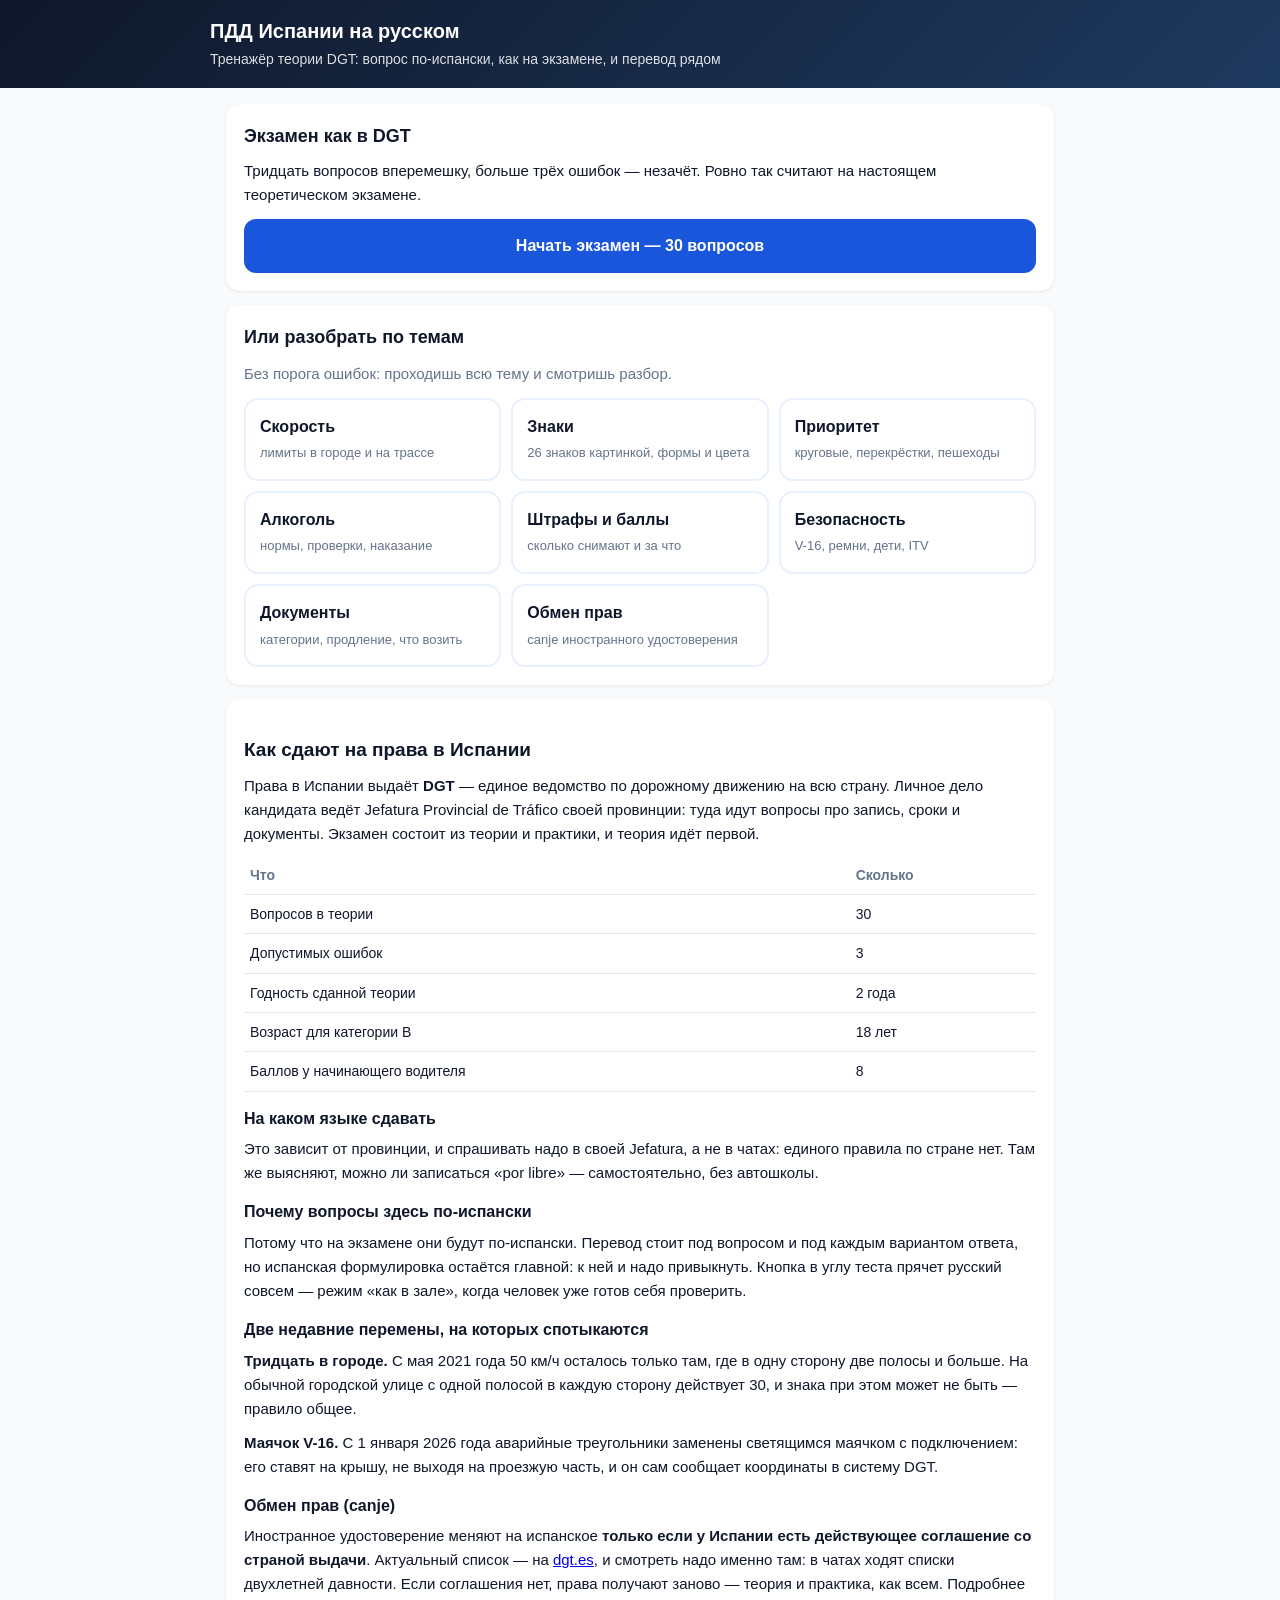
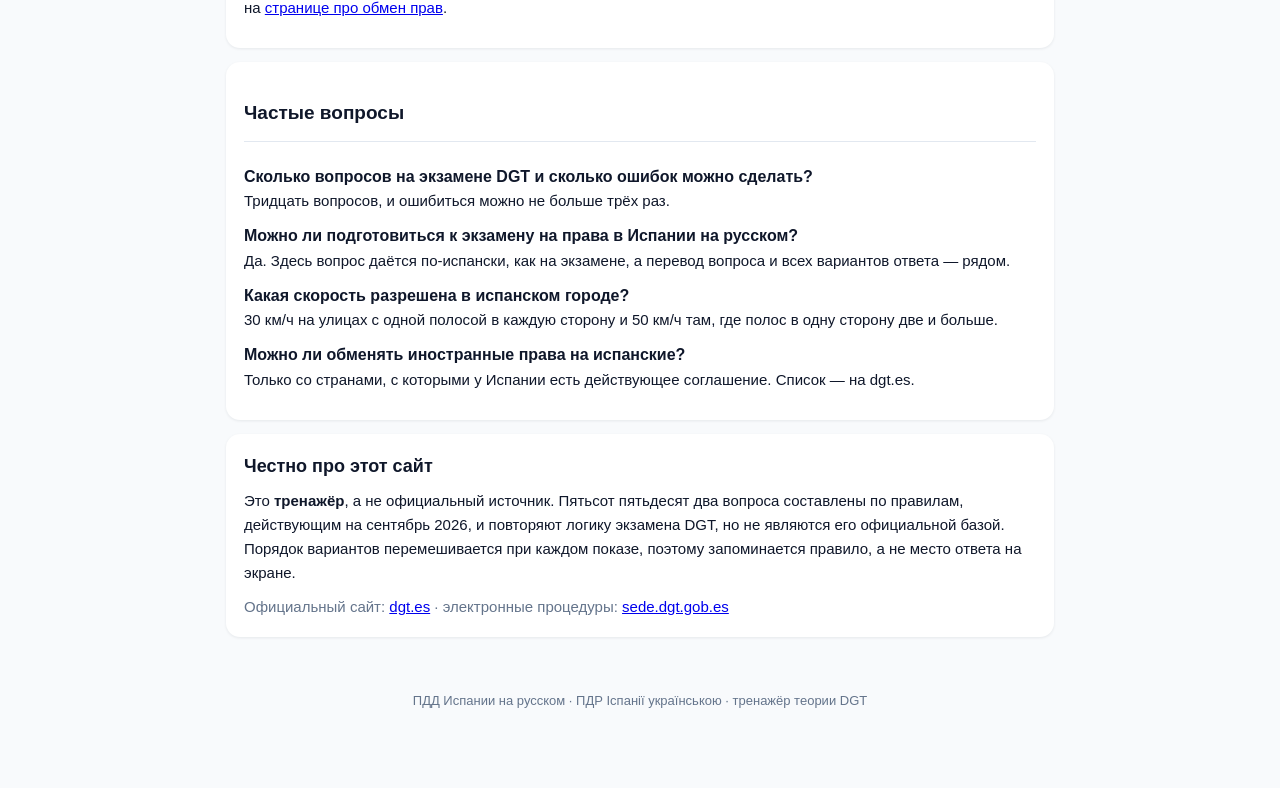
==== commit e512b259: "Убраны ссылки на Люси: репетитор приостановлен 26 окт 2026 Co-Authored-By: Claude Opus 5.5 <noreply@" ====
--- a/index.html
+++ b/index.html
@@ -56,12 +56,6 @@
     </div>
   </div>
 
-  <div class="lucia">
-    <h2>Непонятен вопрос — спроси голосом</h2>
-    <p>Люси объясняет по-русски, разбирает испанскую формулировку по словам и помогает
-    с бумагами в Испании: extranjería, padrón, Seguridad Social, права.</p>
-    <a class="boton lucia" href="https://repetiteur.onrender.com/?c=es-pdd">Открыть Люси</a>
-  </div>
 
   <div class="tarjeta articulo">
     <h2>Как сдают на права в Испании</h2>
@@ -136,8 +130,7 @@
 </main>
 
 <footer>
-  ПДД Испании на русском · ПДР Іспанії українською · тренажёр теории DGT<br>
-  Вопросы и предложения: <a href="https://repetiteur.onrender.com/?c=es-pdd">написать через Люси</a>
+  ПДД Испании на русском · ПДР Іспанії українською · тренажёр теории DGT
 </footer>
 
 </body>
